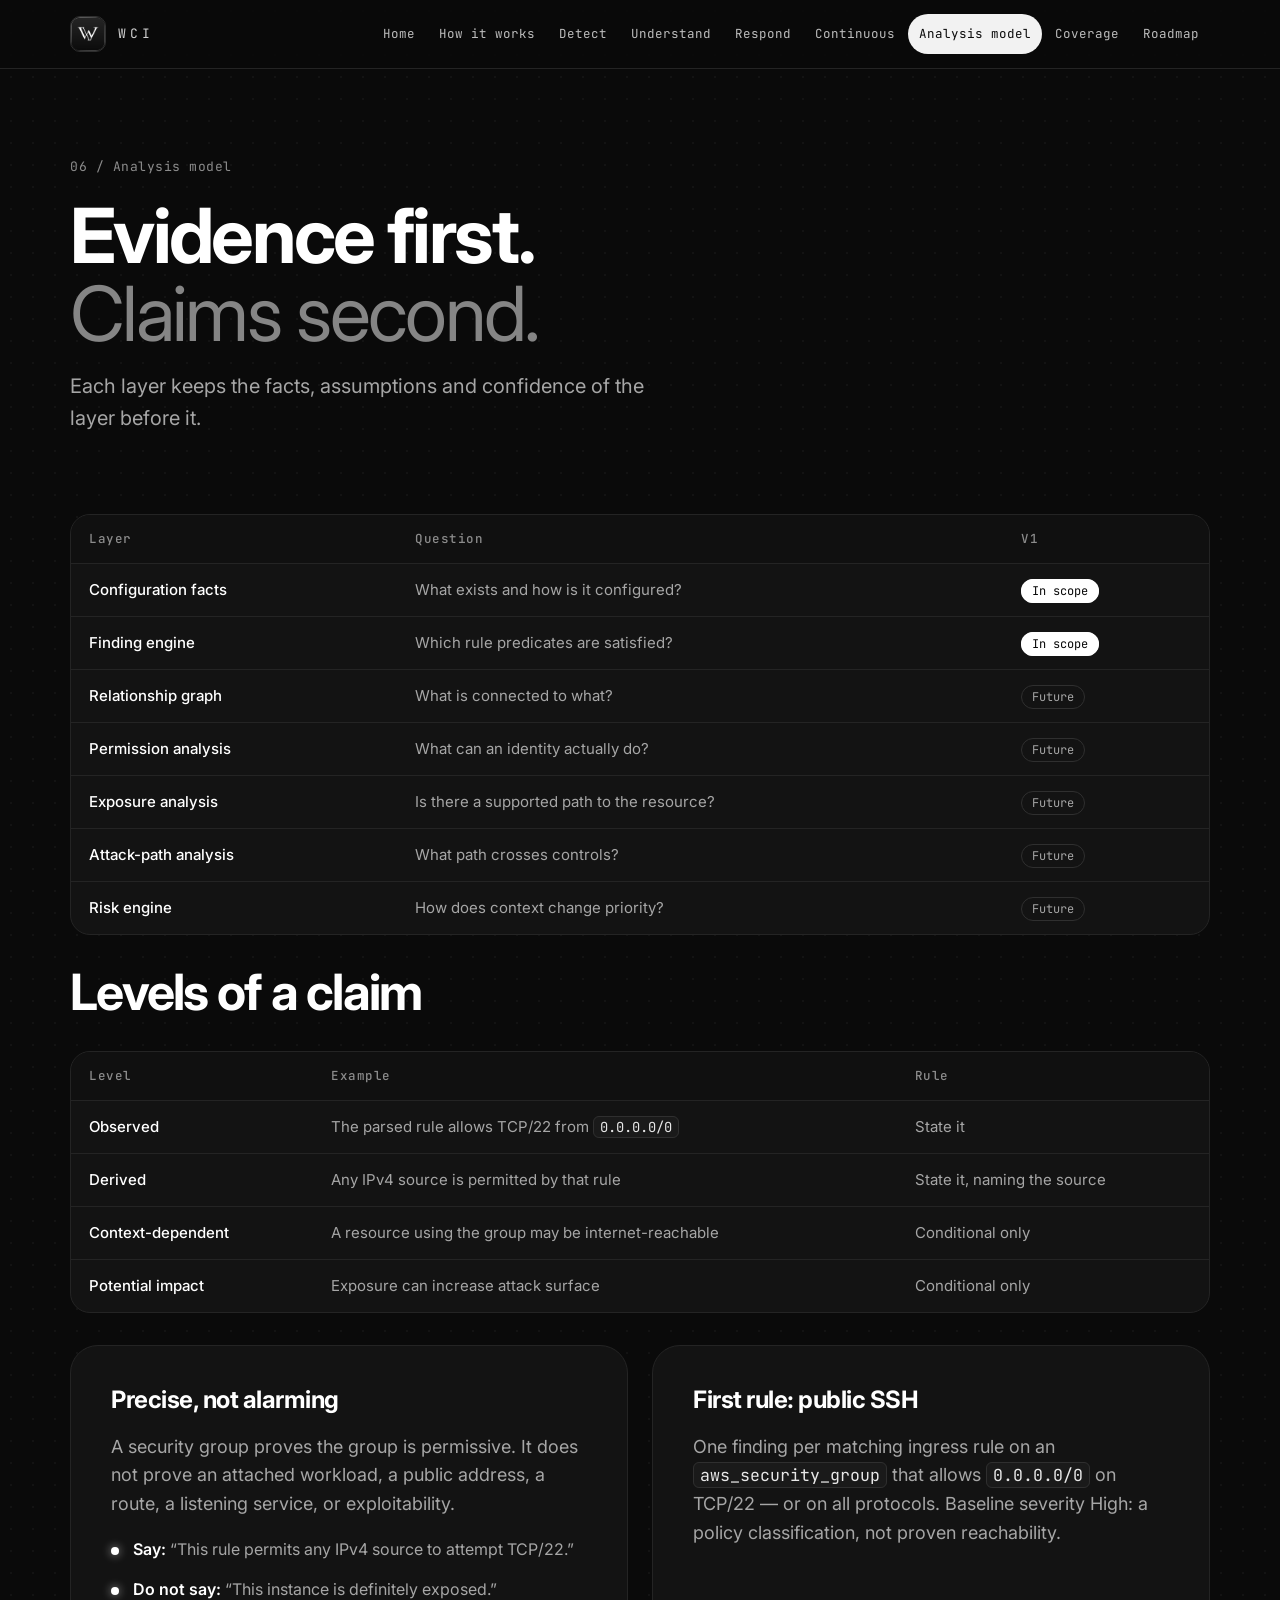
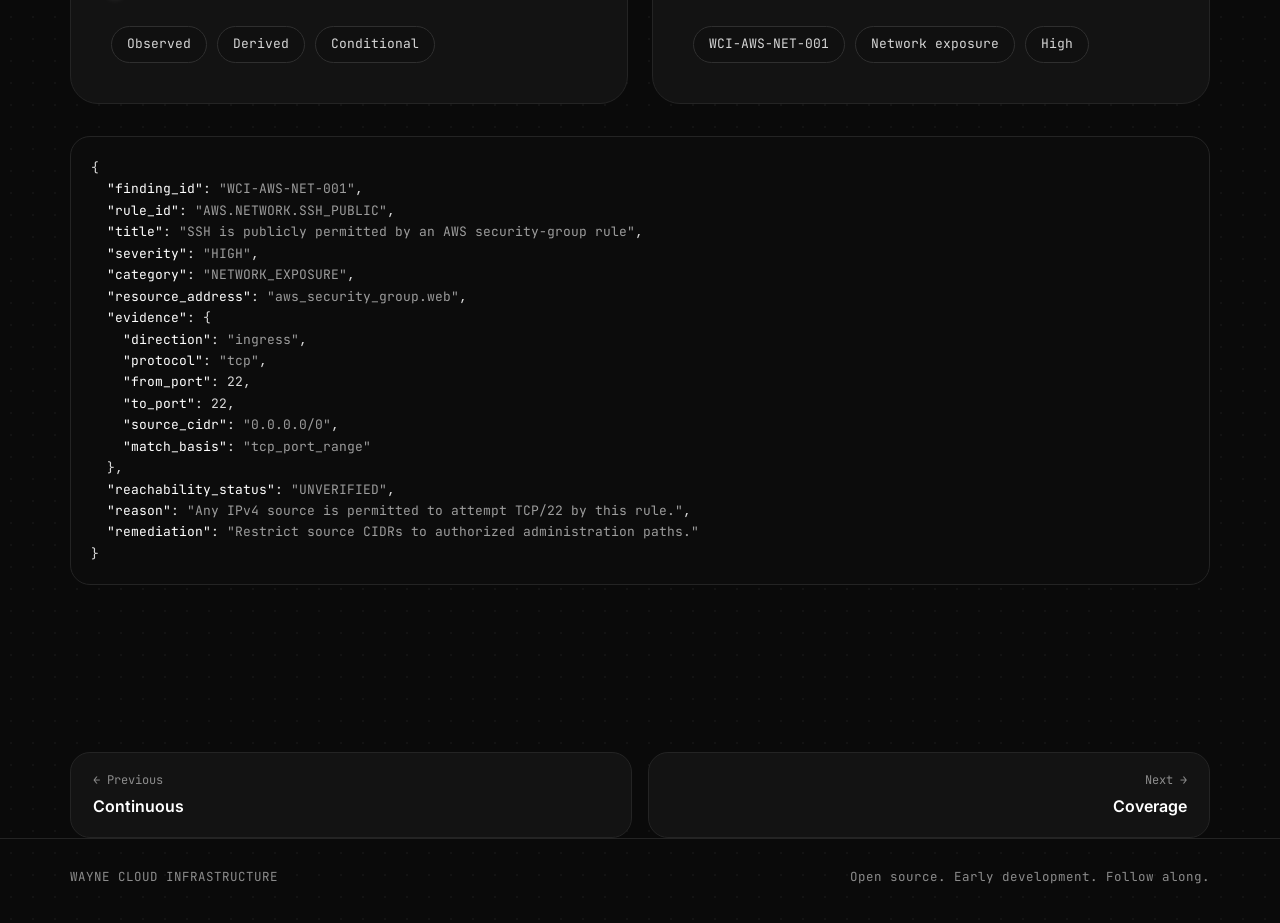
==== analysis.html @ 7e7f8c39 "WCI test website: multi-page static site Co-Authored-By: Claude Opus 5.5 <noreply@anthropic.com>  Cl" ====
<!doctype html>
<html lang="en">
<head>
<meta charset="utf-8">
<meta name="viewport" content="width=device-width, initial-scale=1, viewport-fit=cover">
<title>Analysis model — WCI</title>
<meta name="description" content="How WCI separates observed facts from derived and context-dependent claims, with an example finding.">
<meta name="theme-color" content="#0a0a0a">
<meta property="og:title" content="Analysis model — WCI">
<meta property="og:description" content="How WCI separates observed facts from derived and context-dependent claims, with an example finding.">
<meta property="og:image" content="assets/img/hero.webp">
<link rel="icon" type="image/png" href="assets/img/favicon.png">
<link rel="apple-touch-icon" href="assets/img/logo.png">
<link rel="preconnect" href="https://fonts.googleapis.com">
<link rel="preconnect" href="https://fonts.gstatic.com" crossorigin>
<link href="https://fonts.googleapis.com/css2?family=Inter:wght@400;500;600;700&amp;family=JetBrains+Mono:wght@400;500&amp;display=swap" rel="stylesheet">
<link rel="stylesheet" href="assets/style.css">
</head>
<body>
<a class="skip" href="#content">Skip to content</a>
<header class="site-header">
  <div class="wrap bar">
    <a class="brand" href="index.html" aria-label="WCI home"><img src="assets/img/logo.png" alt="" width="36" height="36"><span>WCI</span></a>
    <button class="menu-btn" type="button" aria-expanded="false" aria-controls="site-nav" aria-label="Open menu">
      <svg viewBox="0 0 24 24" fill="none" stroke="currentColor" stroke-width="2" stroke-linecap="round" aria-hidden="true"><path d="M4 7h16M4 12h16M4 17h16"/></svg>
    </button>
    <nav id="site-nav" class="nav" aria-label="Main"><a href="index.html">Home</a><a href="how-it-works.html">How it works</a><a href="detect.html">Detect</a><a href="understand.html">Understand</a><a href="respond.html">Respond</a><a href="continuous.html">Continuous</a><a href="analysis.html" aria-current="page">Analysis model</a><a href="coverage.html">Coverage</a><a href="roadmap.html">Roadmap</a></nav>
  </div>
</header>
<main id="content">
<section class="page"><div class="wrap stack">
<div class="page-head"><p class="eyebrow">06 / Analysis model</p><h1>Evidence first. <span class="soft">Claims second.</span></h1><p class="lead">Each layer keeps the facts, assumptions and confidence of the layer before it.</p></div>
<div class="table-box"><table>
<thead><tr><th scope="col">Layer</th><th scope="col">Question</th><th scope="col">V1</th></tr></thead>
<tbody><tr><td>Configuration facts</td><td>What exists and how is it configured?</td><td><span class="tag in">In scope</span></td></tr><tr><td>Finding engine</td><td>Which rule predicates are satisfied?</td><td><span class="tag in">In scope</span></td></tr><tr><td>Relationship graph</td><td>What is connected to what?</td><td><span class="tag">Future</span></td></tr><tr><td>Permission analysis</td><td>What can an identity actually do?</td><td><span class="tag">Future</span></td></tr><tr><td>Exposure analysis</td><td>Is there a supported path to the resource?</td><td><span class="tag">Future</span></td></tr><tr><td>Attack-path analysis</td><td>What path crosses controls?</td><td><span class="tag">Future</span></td></tr><tr><td>Risk engine</td><td>How does context change priority?</td><td><span class="tag">Future</span></td></tr></tbody></table></div>
<h2>Levels of a claim</h2>
<div class="table-box"><table>
<thead><tr><th scope="col">Level</th><th scope="col">Example</th><th scope="col">Rule</th></tr></thead>
<tbody><tr><td>Observed</td><td>The parsed rule allows TCP/22 from <code>0.0.0.0/0</code></td><td>State it</td></tr><tr><td>Derived</td><td>Any IPv4 source is permitted by that rule</td><td>State it, naming the source</td></tr><tr><td>Context-dependent</td><td>A resource using the group may be internet-reachable</td><td>Conditional only</td></tr><tr><td>Potential impact</td><td>Exposure can increase attack surface</td><td>Conditional only</td></tr></tbody></table></div>
<div class="grid2">
  <div class="card">
    <h3>Precise, not alarming</h3>
    <p class="body">A security group proves the group is permissive. It does not prove an attached workload, a public address, a route, a listening service, or exploitability.</p>
    <ul class="points"><li><span class="dot" aria-hidden="true"></span><span><b>Say:</b> “This rule permits any IPv4 source to attempt TCP/22.”</span></li><li><span class="dot" aria-hidden="true"></span><span><b>Do not say:</b> “This instance is definitely exposed.”</span></li></ul>
    <div class="chips"><span class="chip">Observed</span><span class="chip">Derived</span><span class="chip">Conditional</span></div>
  </div>
  <div class="card">
    <h3>First rule: public SSH</h3>
    <p class="body">One finding per matching ingress rule on an <code>aws_security_group</code> that allows <code>0.0.0.0/0</code> on TCP/22 — or on all protocols. Baseline severity High: a policy classification, not proven reachability.</p>
    <div class="chips"><span class="chip">WCI-AWS-NET-001</span><span class="chip">Network exposure</span><span class="chip">High</span></div>
  </div>
</div>
<pre aria-label="Example finding in JSON">{
  <span class="k">"finding_id"</span>: <span class="s">"WCI-AWS-NET-001"</span>,
  <span class="k">"rule_id"</span>: <span class="s">"AWS.NETWORK.SSH_PUBLIC"</span>,
  <span class="k">"title"</span>: <span class="s">"SSH is publicly permitted by an AWS security-group rule"</span>,
  <span class="k">"severity"</span>: <span class="s">"HIGH"</span>,
  <span class="k">"category"</span>: <span class="s">"NETWORK_EXPOSURE"</span>,
  <span class="k">"resource_address"</span>: <span class="s">"aws_security_group.web"</span>,
  <span class="k">"evidence"</span>: {
    <span class="k">"direction"</span>: <span class="s">"ingress"</span>,
    <span class="k">"protocol"</span>: <span class="s">"tcp"</span>,
    <span class="k">"from_port"</span>: 22,
    <span class="k">"to_port"</span>: 22,
    <span class="k">"source_cidr"</span>: <span class="s">"0.0.0.0/0"</span>,
    <span class="k">"match_basis"</span>: <span class="s">"tcp_port_range"</span>
  },
  <span class="k">"reachability_status"</span>: <span class="s">"UNVERIFIED"</span>,
  <span class="k">"reason"</span>: <span class="s">"Any IPv4 source is permitted to attempt TCP/22 by this rule."</span>,
  <span class="k">"remediation"</span>: <span class="s">"Restrict source CIDRs to authorized administration paths."</span>
}</pre>
</div></section>
<div class="wrap"><nav class="pager" aria-label="Pages"><a href="continuous.html"><span class="lbl">← Previous</span><span class="ttl">Continuous</span></a><a class="next" href="coverage.html"><span class="lbl">Next →</span><span class="ttl">Coverage</span></a></nav></div>
</main>
<footer class="site-footer">
  <div class="wrap"><span>WAYNE CLOUD INFRASTRUCTURE</span><span>Open source. Early development. Follow along.</span></div>
</footer>
<script src="assets/site.js" defer></script>
</body>
</html>
---- assets/style.css ----
:root{
  --bg:#0a0a0a;
  --card:#131313;
  --card-2:#181818;
  --line:#242424;
  --line-2:#2f2f2f;
  --text:#f4f4f4;
  --muted:#a6a6a6;
  --dim:#8c8c8c;
  --sans:"Inter",system-ui,-apple-system,"Segoe UI",Roboto,sans-serif;
  --mono:"JetBrains Mono",ui-monospace,SFMono-Regular,Menlo,Consolas,monospace;
  --r-lg:28px;
  --r-md:20px;
  --wrap:1180px;
}
*{box-sizing:border-box}
html{-webkit-text-size-adjust:100%;scroll-behavior:smooth}
body{
  margin:0;background:var(--bg);color:var(--text);font-family:var(--sans);
  line-height:1.6;-webkit-font-smoothing:antialiased;
  background-image:radial-gradient(rgba(255,255,255,.035) 1px,transparent 1px);
  background-size:22px 22px;
  min-height:100vh;display:flex;flex-direction:column;
}
img{max-width:100%;height:auto;display:block}
a{color:inherit;text-decoration:none}
:focus-visible{outline:2px solid #fff;outline-offset:3px;border-radius:8px}
.wrap{width:100%;max-width:var(--wrap);margin:0 auto;padding:0 20px}
.skip{position:absolute;left:-999px;top:8px;background:#fff;color:#000;padding:10px 14px;border-radius:10px;z-index:100}
.skip:focus{left:8px}

/* ---------- header / nav ---------- */
.site-header{position:sticky;top:0;z-index:50;background:rgba(10,10,10,.82);
  -webkit-backdrop-filter:blur(14px);backdrop-filter:blur(14px);border-bottom:1px solid var(--line)}
.bar{display:flex;align-items:center;justify-content:space-between;gap:16px;min-height:68px}
.brand{display:flex;align-items:center;gap:12px;min-height:44px}
.brand img{width:36px;height:36px;border-radius:10px;border:1px solid var(--line-2)}
.brand span{font-family:var(--mono);font-size:13px;letter-spacing:.32em;color:#cfcfcf}
.menu-btn{display:none;align-items:center;justify-content:center;width:44px;height:44px;
  border-radius:12px;border:1px solid var(--line-2);background:var(--card);color:var(--text);cursor:pointer}
.menu-btn svg{width:20px;height:20px}
.nav{display:flex;flex-wrap:wrap;gap:2px}
.nav a{font-family:var(--mono);font-size:12.5px;color:#bdbdbd;padding:10px 11px;border-radius:999px;
  min-height:40px;display:inline-flex;align-items:center;transition:background .15s,color .15s}
.nav a:hover{color:#fff;background:#1a1a1a}
.nav a[aria-current="page"]{color:#0a0a0a;background:#f2f2f2}

@media (max-width:1060px){
  .menu-btn{display:inline-flex}
  .nav{display:none;position:absolute;left:0;right:0;top:100%;flex-direction:column;gap:4px;
    padding:12px 20px 20px;background:#0a0a0a;box-shadow:0 24px 40px rgba(0,0,0,.6);border-bottom:1px solid var(--line)}
  .nav.open{display:flex}
  .nav a{font-size:15px;min-height:48px;padding:12px 16px;border-radius:14px}
}

/* ---------- typography ---------- */
.eyebrow{font-family:var(--mono);font-size:13px;color:var(--dim);margin:0;letter-spacing:.04em}
.eyebrow.wide{letter-spacing:.38em;text-transform:uppercase;font-size:12px}
h1,h2,h3{margin:0;color:#fff;letter-spacing:-.035em;line-height:1.03;font-weight:700}
h1{font-size:clamp(40px,7vw,76px)}
h2{font-size:clamp(30px,4.6vw,50px)}
h3{font-size:clamp(20px,2.4vw,24px);letter-spacing:-.02em;line-height:1.2}
.soft{display:block;font-weight:400;color:#858585}
.lead{font-size:clamp(17px,1.9vw,20px);color:var(--muted);margin:0;max-width:600px}
p{margin:0}

/* ---------- layout ---------- */
main{flex:1}
.page{padding:clamp(40px,7vw,88px) 0 clamp(56px,8vw,104px)}
.page-head{display:flex;flex-direction:column;gap:18px;margin-bottom:clamp(28px,4vw,48px)}
.split{display:grid;grid-template-columns:1.05fr 1fr;gap:clamp(20px,3vw,32px);align-items:stretch}
@media (max-width:860px){.split{grid-template-columns:1fr}}

.card{background:var(--card);border:1px solid var(--line);border-radius:var(--r-lg);
  padding:clamp(22px,3.4vw,40px);display:flex;flex-direction:column;gap:18px;position:relative}
.card.media{padding:0;overflow:hidden;background:#0d0d0d}
.card.media img{width:100%;aspect-ratio:1/1;object-fit:cover}
.card .body{color:var(--muted);font-size:clamp(16px,1.6vw,18px)}

.chips{display:flex;flex-wrap:wrap;gap:10px;margin-top:auto;padding-top:6px}
.chip{font-family:var(--mono);font-size:13px;color:#d6d6d6;border:1px solid var(--line-2);
  border-radius:999px;padding:7px 15px;background:#101010}

.points{list-style:none;margin:0;padding:0;display:flex;flex-direction:column;gap:14px}
.points li{display:flex;gap:14px;align-items:flex-start;color:var(--muted)}
.points li b{color:#fff;font-weight:600}
.dot{flex:none;width:8px;height:8px;border-radius:50%;background:#fff;margin-top:10px;
  box-shadow:0 0 10px rgba(255,255,255,.6)}

/* ---------- buttons ---------- */
.btns{display:flex;flex-wrap:wrap;gap:12px}
.btn{display:inline-flex;align-items:center;justify-content:center;gap:10px;min-height:48px;padding:0 24px;
  border-radius:999px;font-weight:600;font-size:15px;transition:transform .15s,background .15s}
.btn.solid{background:#fff;color:#0a0a0a}
.btn.solid:hover{background:#dcdcdc}
.btn.ghost{border:1px solid var(--line-2);color:#ececec;font-family:var(--mono);font-weight:500;font-size:14px}
.btn.ghost:hover{background:#161616}
.btn svg{width:16px;height:16px}

/* ---------- home ---------- */
.hero{display:grid;grid-template-columns:1fr 1fr;gap:clamp(28px,5vw,64px);align-items:center;
  padding:clamp(40px,7vw,96px) 0 clamp(40px,6vw,72px)}
.hero .text{display:flex;flex-direction:column;gap:24px}
.hero .shot{border-radius:var(--r-lg);border:1px solid var(--line);overflow:hidden;
  box-shadow:0 0 140px rgba(255,255,255,.07)}
@media (max-width:860px){.hero{grid-template-columns:1fr}.hero .shot{order:-1;max-width:520px;width:100%;margin:0 auto}}

.loop{display:flex;flex-wrap:wrap;justify-content:center;align-items:center;gap:10px;
  padding:22px 0;border-top:1px solid var(--line);border-bottom:1px solid var(--line);margin-bottom:clamp(40px,6vw,72px)}
.loop .arrow{color:#6f6f6f;font-family:var(--mono)}

.tiles{display:grid;grid-template-columns:repeat(auto-fill,minmax(260px,1fr));gap:18px;padding-bottom:clamp(56px,8vw,104px)}
.tile{background:var(--card);border:1px solid var(--line);border-radius:var(--r-md);overflow:hidden;
  display:flex;flex-direction:column;transition:border-color .2s,transform .2s,background .2s}
.tile:hover{border-color:#4a4a4a;transform:translateY(-3px);background:var(--card-2)}
.tile img{aspect-ratio:16/10;object-fit:cover;object-position:center 13%;border-bottom:1px solid var(--line)}
.tile .ill{aspect-ratio:16/10;display:grid;place-items:center;border-bottom:1px solid var(--line);
  background:radial-gradient(circle at 50% 50%,rgba(255,255,255,.07),transparent 60%)}
.tile .ill svg{width:72px;height:72px;color:#fff;filter:drop-shadow(0 0 10px rgba(255,255,255,.35))}
.tile .t{padding:20px 22px 22px;display:flex;flex-direction:column;gap:8px;flex:1}
.tile .t p{color:var(--muted);font-size:15px}
.tile .go{margin-top:auto;padding-top:10px;font-family:var(--mono);font-size:13px;color:#d0d0d0}

/* ---------- glow illustration card ---------- */
.ill-card{min-height:300px;align-items:center;justify-content:center;
  background:radial-gradient(circle at 50% 45%,rgba(255,255,255,.08),transparent 62%),var(--card)}
.ill-card .label{position:absolute;top:clamp(22px,3.4vw,40px);left:clamp(22px,3.4vw,40px);display:flex;flex-direction:column;gap:2px}
.ill-card .label strong{font-family:var(--mono);font-weight:400;font-size:clamp(20px,2.4vw,26px);color:#fff}
.ill-card .label span{color:var(--dim);font-size:15px}

/* ---------- steps / flow ---------- */
.steps{display:grid;grid-template-columns:repeat(4,1fr);gap:16px;counter-reset:s}
@media (max-width:960px){.steps{grid-template-columns:repeat(2,1fr)}}
@media (max-width:540px){.steps{grid-template-columns:1fr}}
.step{background:var(--card);border:1px solid var(--line);border-radius:var(--r-md);padding:24px;display:flex;flex-direction:column;gap:12px}
.step .ic{width:52px;height:52px;border-radius:14px;border:1px solid var(--line-2);display:grid;place-items:center;background:#0f0f0f}
.step .ic svg{width:24px;height:24px}
.step .n{font-family:var(--mono);font-size:12px;color:var(--dim)}
.step p{color:var(--muted);font-size:15.5px}

.flow{display:flex;flex-wrap:wrap;align-items:center;justify-content:center;gap:12px}
.flow .node{font-family:var(--mono);font-size:14px;border:1px solid var(--line-2);background:#0f0f0f;
  border-radius:14px;padding:14px 18px;color:#e6e6e6}
.flow .node.on{background:#fff;color:#0a0a0a;border-color:#fff;box-shadow:0 0 28px rgba(255,255,255,.35)}
.flow .arrow{color:#666;font-family:var(--mono)}

/* ---------- tables ---------- */
.table-box{overflow-x:auto;-webkit-overflow-scrolling:touch;border:1px solid var(--line);border-radius:var(--r-md);background:var(--card)}
table{width:100%;border-collapse:collapse;min-width:560px;font-size:15px}
th,td{text-align:left;padding:14px 18px;border-bottom:1px solid var(--line);vertical-align:top}
th{font-family:var(--mono);font-weight:500;font-size:12.5px;color:var(--dim);letter-spacing:.04em;background:#101010}
td{color:var(--muted)}
td:first-child{color:#fff;font-weight:500}
tr:last-child td{border-bottom:0}
.tag{font-family:var(--mono);font-size:12px;border-radius:999px;padding:3px 10px;border:1px solid var(--line-2);white-space:nowrap}
.tag.in{background:#fff;color:#0a0a0a;border-color:#fff}

pre{margin:0;background:#0c0c0c;border:1px solid var(--line);border-radius:var(--r-md);padding:20px;
  overflow-x:auto;font-family:var(--mono);font-size:13px;line-height:1.65;color:#d9d9d9;-webkit-overflow-scrolling:touch}
pre .k{color:#ffffff}
pre .s{color:#9d9d9d}
code{font-family:var(--mono);font-size:.92em;background:#1a1a1a;border:1px solid var(--line-2);border-radius:6px;padding:1px 6px;color:#e8e8e8}

.stack{display:flex;flex-direction:column;gap:clamp(20px,3vw,32px)}
.grid2{display:grid;grid-template-columns:1fr 1fr;gap:clamp(16px,2.4vw,24px)}
@media (max-width:860px){.grid2{grid-template-columns:1fr}}
.note{font-size:14.5px;color:var(--dim);border-left:0;padding:16px 18px;border:1px dashed var(--line-2);border-radius:14px}

/* ---------- pager / footer ---------- */
.pager{display:grid;grid-template-columns:1fr 1fr;gap:16px;margin-top:clamp(40px,6vw,64px)}
.pager a{border:1px solid var(--line);background:var(--card);border-radius:var(--r-md);padding:18px 22px;
  display:flex;flex-direction:column;gap:4px;min-height:76px;transition:border-color .2s,background .2s}
.pager a:hover{border-color:#4a4a4a;background:var(--card-2)}
.pager .lbl{font-family:var(--mono);font-size:12px;color:var(--dim)}
.pager .ttl{font-weight:600;color:#fff}
.pager .next{text-align:right;grid-column:2}
@media (max-width:540px){.pager{grid-template-columns:1fr}.pager .next{grid-column:1}}

.site-footer{border-top:1px solid var(--line);padding:28px 0 36px}
.site-footer .wrap{display:flex;flex-wrap:wrap;justify-content:space-between;gap:12px;
  font-family:var(--mono);font-size:12.5px;color:var(--dim)}

@media (prefers-reduced-motion:reduce){*{transition:none!important;scroll-behavior:auto!important}}
.card,.grid2>*,.split>*{min-width:0}
code{overflow-wrap:anywhere}
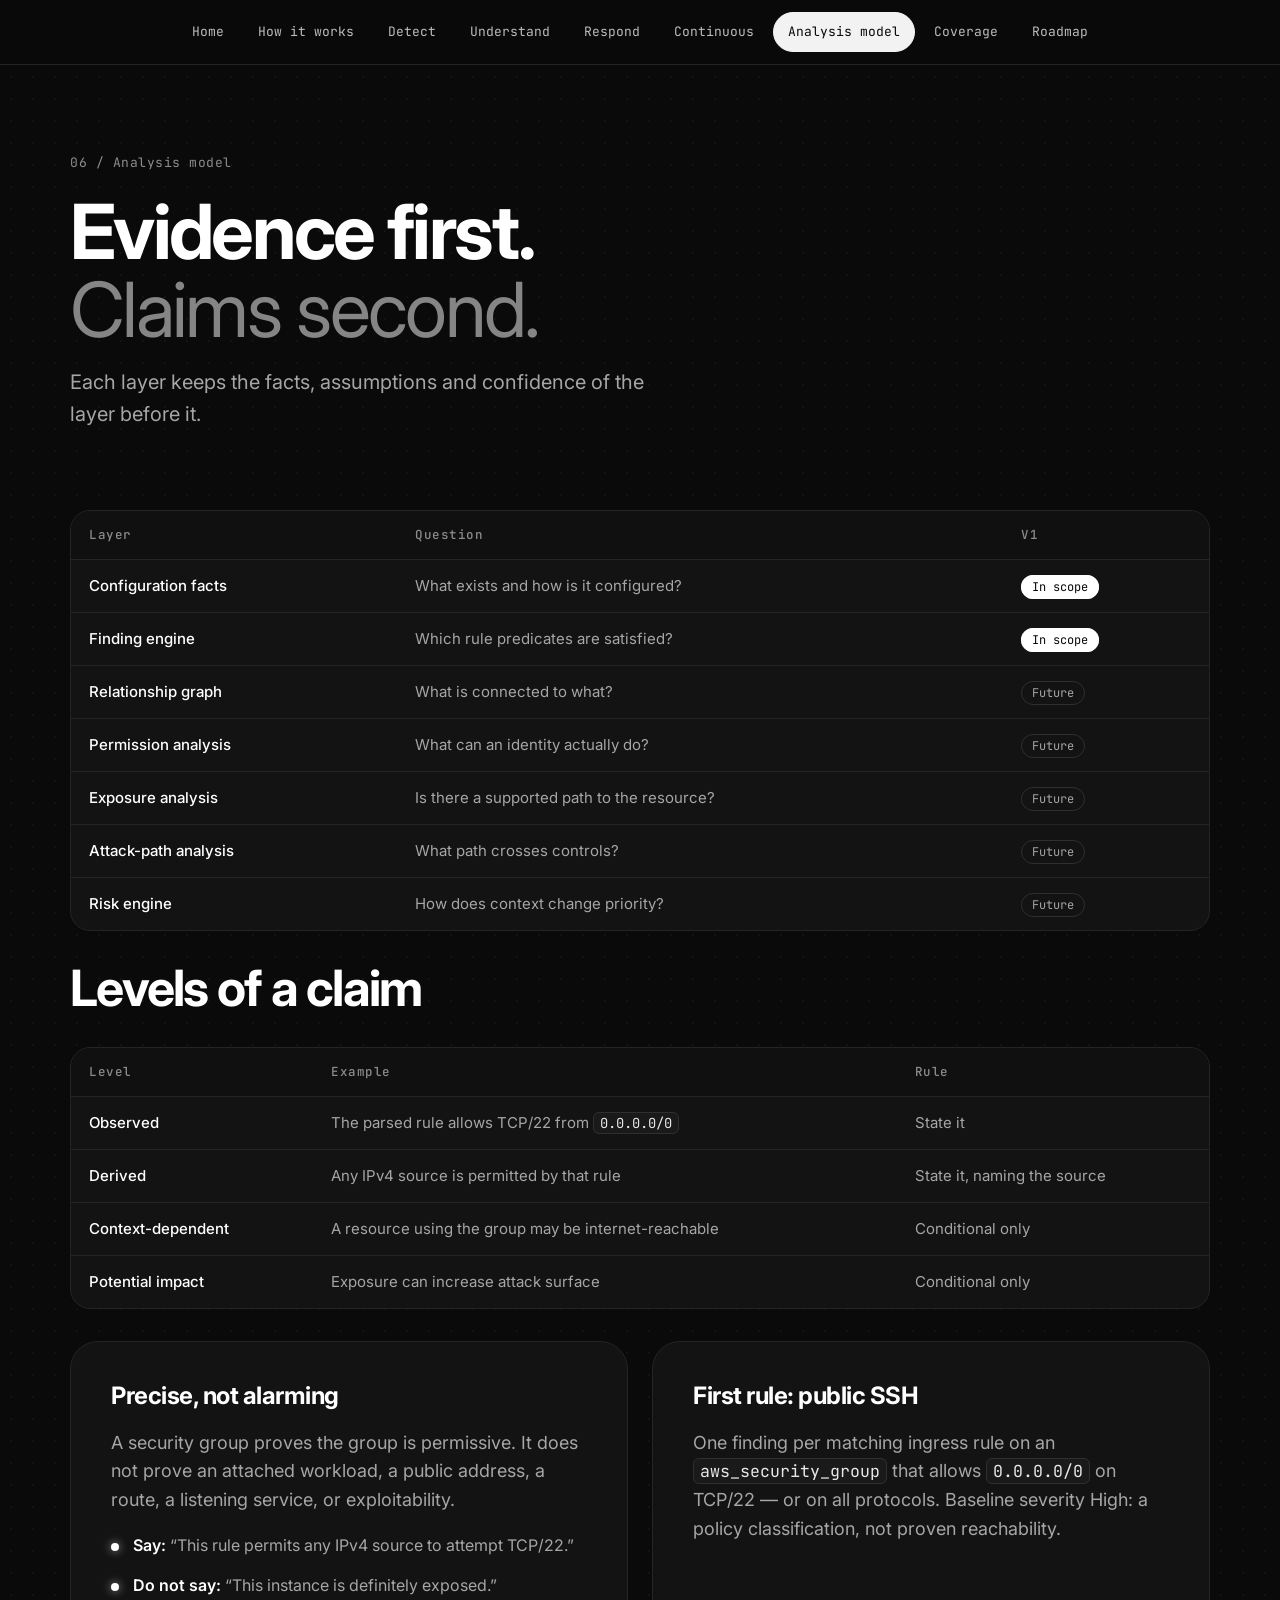
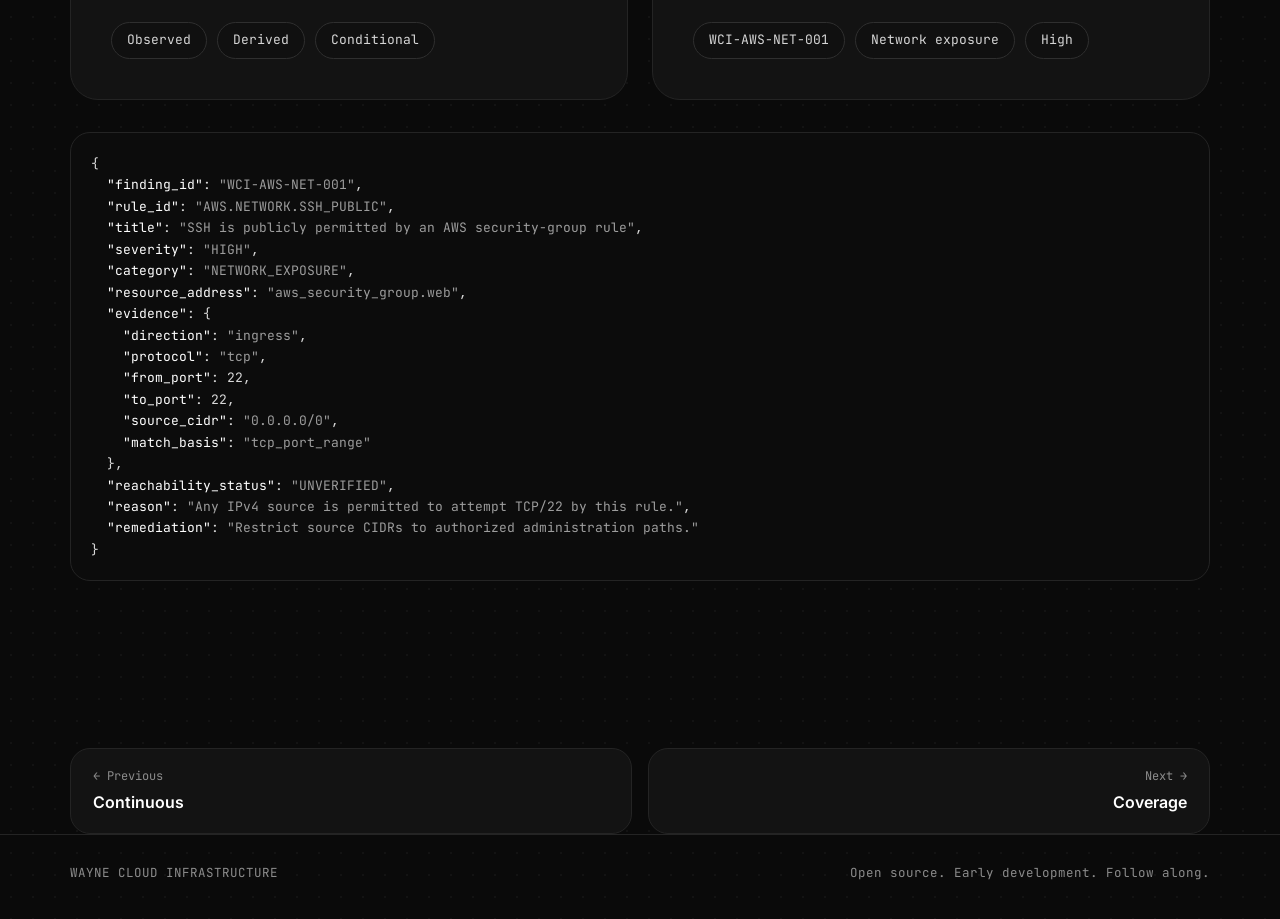
==== commit ef00cb25: "Top tab bar always visible, no header logo; hamburger only on phones Co-Authored-By: Claude Opus 5.5" ====
--- a/analysis.html
+++ b/analysis.html
@@ -20,7 +20,7 @@
 <a class="skip" href="#content">Skip to content</a>
 <header class="site-header">
   <div class="wrap bar">
-    <a class="brand" href="index.html" aria-label="WCI home"><img src="assets/img/logo.png" alt="" width="36" height="36"><span>WCI</span></a>
+    <span class="current" aria-hidden="true">Analysis model</span>
     <button class="menu-btn" type="button" aria-expanded="false" aria-controls="site-nav" aria-label="Open menu">
       <svg viewBox="0 0 24 24" fill="none" stroke="currentColor" stroke-width="2" stroke-linecap="round" aria-hidden="true"><path d="M4 7h16M4 12h16M4 17h16"/></svg>
     </button>
--- a/assets/style.css
+++ b/assets/style.css
@@ -30,24 +30,25 @@
 .skip:focus{left:8px}
 
 /* ---------- header / nav ---------- */
-.site-header{position:sticky;top:0;z-index:50;background:rgba(10,10,10,.82);
+.site-header{position:sticky;top:0;z-index:50;background:rgba(10,10,10,.86);
   -webkit-backdrop-filter:blur(14px);backdrop-filter:blur(14px);border-bottom:1px solid var(--line)}
-.bar{display:flex;align-items:center;justify-content:space-between;gap:16px;min-height:68px}
-.brand{display:flex;align-items:center;gap:12px;min-height:44px}
-.brand img{width:36px;height:36px;border-radius:10px;border:1px solid var(--line-2)}
-.brand span{font-family:var(--mono);font-size:13px;letter-spacing:.32em;color:#cfcfcf}
+.bar{display:flex;align-items:center;justify-content:center;gap:16px;min-height:64px}
+.current{display:none;font-family:var(--mono);font-size:14px;color:#e6e6e6}
 .menu-btn{display:none;align-items:center;justify-content:center;width:44px;height:44px;
   border-radius:12px;border:1px solid var(--line-2);background:var(--card);color:var(--text);cursor:pointer}
 .menu-btn svg{width:20px;height:20px}
-.nav{display:flex;flex-wrap:wrap;gap:2px}
-.nav a{font-family:var(--mono);font-size:12.5px;color:#bdbdbd;padding:10px 11px;border-radius:999px;
-  min-height:40px;display:inline-flex;align-items:center;transition:background .15s,color .15s}
-.nav a:hover{color:#fff;background:#1a1a1a}
-.nav a[aria-current="page"]{color:#0a0a0a;background:#f2f2f2}
+.nav{display:flex;flex-wrap:wrap;justify-content:center;gap:4px;padding:10px 0}
+.nav a{font-family:var(--mono);font-size:13px;color:#bdbdbd;padding:9px 14px;border-radius:999px;
+  border:1px solid transparent;min-height:40px;display:inline-flex;align-items:center;white-space:nowrap;
+  transition:background .15s,color .15s,border-color .15s}
+.nav a:hover{color:#fff;background:#1a1a1a;border-color:var(--line-2)}
+.nav a[aria-current="page"]{color:#0a0a0a;background:#f2f2f2;border-color:#f2f2f2}
 
-@media (max-width:1060px){
+@media (max-width:720px){
+  .bar{justify-content:space-between}
+  .current{display:block}
   .menu-btn{display:inline-flex}
-  .nav{display:none;position:absolute;left:0;right:0;top:100%;flex-direction:column;gap:4px;
+  .nav{display:none;position:absolute;left:0;right:0;top:100%;flex-direction:column;flex-wrap:nowrap;gap:4px;
     padding:12px 20px 20px;background:#0a0a0a;box-shadow:0 24px 40px rgba(0,0,0,.6);border-bottom:1px solid var(--line)}
   .nav.open{display:flex}
   .nav a{font-size:15px;min-height:48px;padding:12px 16px;border-radius:14px}
